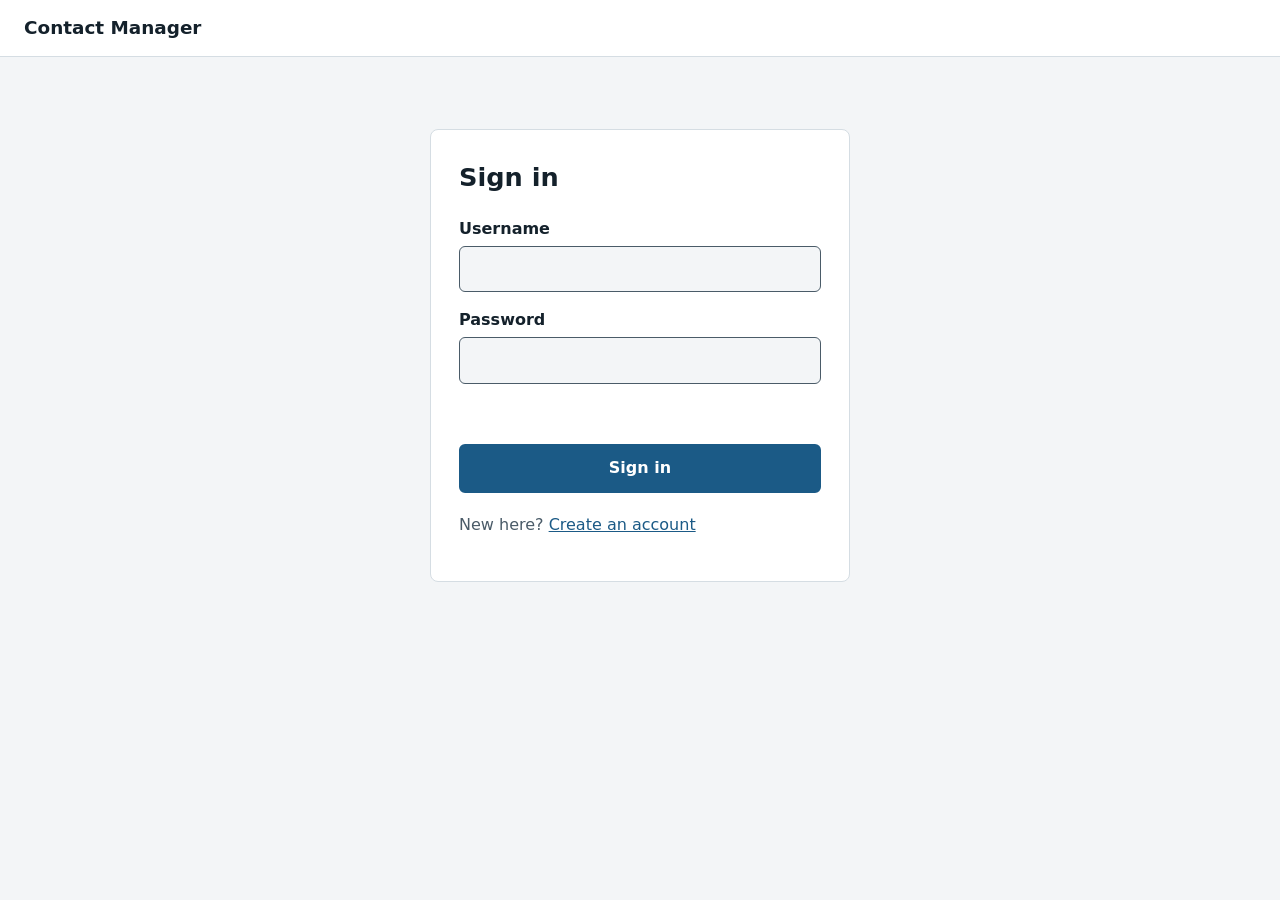
==== frontend/contacts.html @ 685ceeac "Build frontend: landing, auth, contacts" ====
<!DOCTYPE html>
<html lang="en"><head><meta charset="utf-8"><meta name="viewport" content="width=device-width,initial-scale=1"><link rel="stylesheet" href="css/styles.css"><title>My contacts - Contact Manager</title><meta name="description" content="Search and manage your contacts."></head>
<body><header class="bar"><a class="logo" href="contacts.html">Contact Manager</a><div class="actions"><span id="who"></span><button id="logout" class="btn ghost small" type="button">Sign out</button></div></header>
<main><div class="toolbar"><div class="grow"><label for="q">Search contacts</label><input id="q" type="search" placeholder="Name, email, phone or address" autocomplete="off"></div>
<button id="add" class="btn" type="button">Add contact</button></div>
<p id="status" class="msg" role="status" aria-live="polite"></p>
<div class="tablewrap"><table><thead><tr><th scope="col">Name</th><th scope="col">Email</th><th scope="col">Phone</th><th scope="col">Address</th><th scope="col">Actions</th></tr></thead><tbody id="rows"></tbody></table></div></main>
<dialog id="contact-dlg" aria-labelledby="dlg-title"><h2 id="dlg-title">Add contact</h2>
<form id="contact-form"><input type="hidden" name="id">
<label for="c-first">First name</label><input id="c-first" name="firstName" required>
<label for="c-last">Last name</label><input id="c-last" name="lastName" required>
<label for="c-email">Email</label><input id="c-email" name="email" type="email">
<label for="c-phone">Phone</label><input id="c-phone" name="phone" type="tel">
<label for="c-addr">Address</label><input id="c-addr" name="address">
<p id="form-msg" class="msg" role="status"></p>
<div class="dlg-actions"><button id="cancel" class="btn ghost" type="button">Cancel</button><button class="btn">Save contact</button></div></form></dialog>
<dialog id="delete-dlg" aria-labelledby="del-title"><h2 id="del-title">Delete contact?</h2><p>This permanently removes <strong id="del-name"></strong>.</p>
<div class="dlg-actions"><button id="del-cancel" class="btn ghost" type="button">Keep contact</button><button id="del-ok" class="btn danger" type="button">Delete contact</button></div></dialog>
<script src="js/common.js"></script><script src="js/contacts.js"></script></body></html>
---- frontend/css/styles.css ----
:root{--bg:#f3f5f7;--surface:#fff;--ink:#14212b;--muted:#4a5b68;--line:#d5dde3;--brand:#1b5a86;--brand-ink:#fff;--danger:#a3271f;--ok:#1d6b3a;--radius:8px}
@media (prefers-color-scheme:dark){:root{--bg:#0f1a22;--surface:#17252f;--ink:#e8eef2;--muted:#a9b9c5;--line:#2c3e4b;--brand:#7cc0ee;--brand-ink:#0b1720;--danger:#ff9a90;--ok:#7fd9a0}}
*{box-sizing:border-box}
body{margin:0;background:var(--bg);color:var(--ink);font:16px/1.5 system-ui,-apple-system,"Segoe UI",Roboto,sans-serif}
a{color:var(--brand)}
:focus-visible{outline:3px solid var(--brand);outline-offset:2px}
.bar{display:flex;justify-content:space-between;align-items:center;gap:1rem;padding:.9rem 1.5rem;background:var(--surface);border-bottom:1px solid var(--line)}
.logo{font-weight:700;font-size:1.15rem;color:var(--ink);text-decoration:none}
main{max-width:960px;margin:0 auto;padding:2rem 1.25rem}
.hero{padding:4rem 1.25rem;max-width:640px;margin:0 auto}
.hero h1{font-size:2.4rem;line-height:1.15;margin:0 0 1rem}
.hero p{color:var(--muted);font-size:1.15rem;margin:0 0 2rem}
.actions{display:flex;gap:.75rem;flex-wrap:wrap}
.card{background:var(--surface);border:1px solid var(--line);border-radius:var(--radius);padding:1.75rem;max-width:420px;margin:2.5rem auto}
.card h1{margin:0 0 1.25rem;font-size:1.6rem}
label{display:block;font-weight:600;margin:1rem 0 .3rem}
input{width:100%;padding:.65rem .75rem;font:inherit;color:var(--ink);background:var(--bg);border:1px solid var(--muted);border-radius:6px}
.btn{display:inline-block;padding:.65rem 1.2rem;font:inherit;font-weight:600;border-radius:6px;border:2px solid var(--brand);background:var(--brand);color:var(--brand-ink);cursor:pointer;text-decoration:none}
.btn.ghost{background:transparent;color:var(--brand)}
.btn.danger{background:var(--danger);border-color:var(--danger);color:var(--surface)}
.btn.small{padding:.3rem .7rem;font-size:.9rem}
.full{width:100%;margin-top:1.5rem}
.msg{min-height:1.5rem;margin:.75rem 0 0;font-weight:600}
.msg.error{color:var(--danger)}.msg.ok{color:var(--ok)}
.foot{margin-top:1.25rem;color:var(--muted)}
.toolbar{display:flex;gap:.75rem;align-items:flex-end;margin-bottom:1rem;flex-wrap:wrap}
.toolbar .grow{flex:1;min-width:220px}.toolbar label{margin:0 0 .3rem}
.tablewrap{overflow-x:auto;background:var(--surface);border:1px solid var(--line);border-radius:var(--radius)}
table{width:100%;border-collapse:collapse}
th,td{text-align:left;padding:.7rem .9rem;border-bottom:1px solid var(--line);vertical-align:middle}
th{color:var(--muted);font-size:.9rem}
tr:last-child td{border-bottom:0}
td.row-actions{white-space:nowrap;display:flex;gap:.4rem}
.empty{padding:2rem;text-align:center;color:var(--muted)}
dialog{border:1px solid var(--line);border-radius:var(--radius);padding:1.5rem;width:min(440px,92vw);background:var(--surface);color:var(--ink)}
dialog::backdrop{background:rgba(0,0,0,.5)}
dialog h2{margin:0 0 .5rem}
.dlg-actions{display:flex;gap:.6rem;justify-content:flex-end;margin-top:1.5rem}
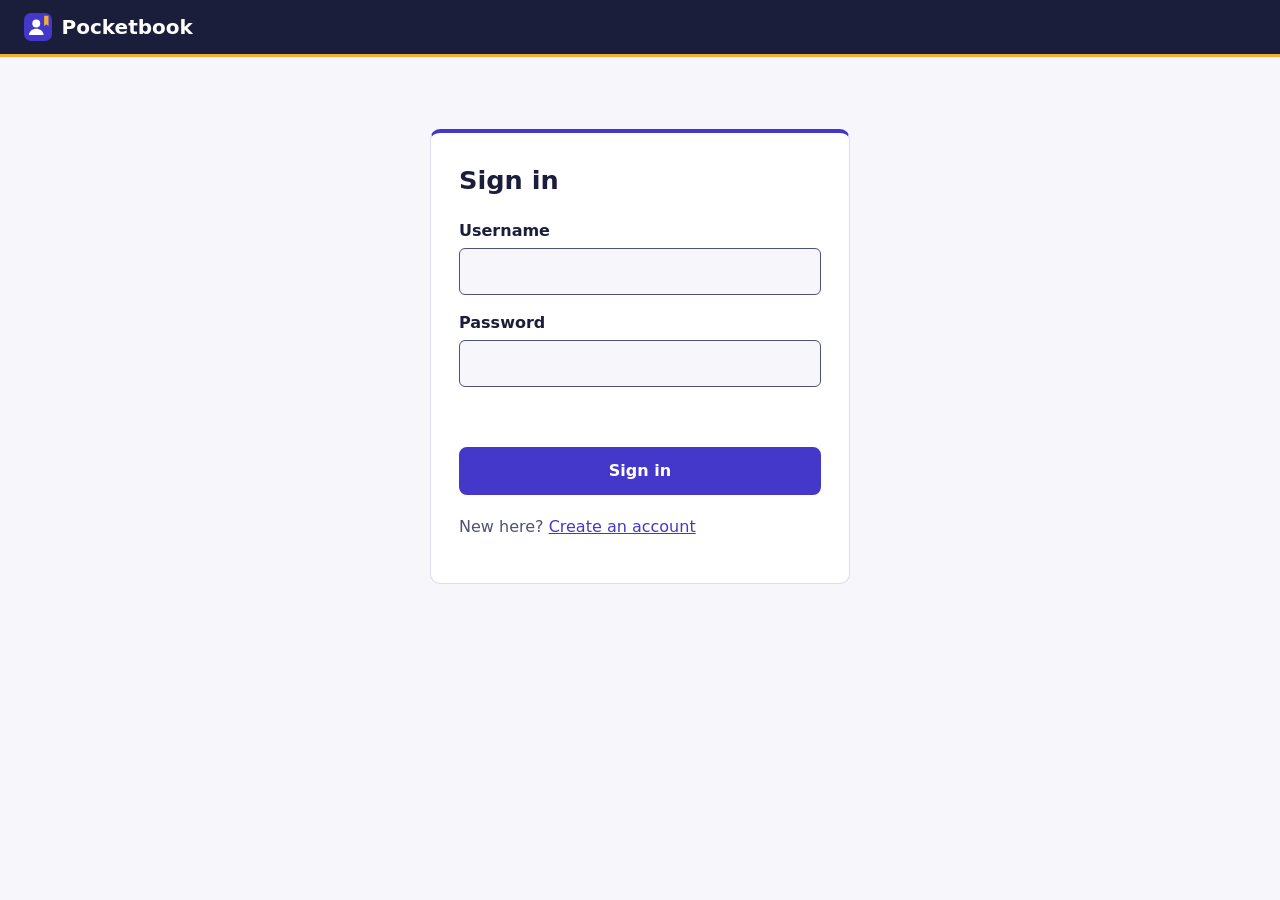
==== commit 9e7b3845: "Add Pocketbook branding and front-end pages" ====
--- a/frontend/contacts.html
+++ b/frontend/contacts.html
@@ -1,6 +1,6 @@
 <!DOCTYPE html>
-<html lang="en"><head><meta charset="utf-8"><meta name="viewport" content="width=device-width,initial-scale=1"><link rel="stylesheet" href="css/styles.css"><title>My contacts - Contact Manager</title><meta name="description" content="Search and manage your contacts."></head>
-<body><header class="bar"><a class="logo" href="contacts.html">Contact Manager</a><div class="actions"><span id="who"></span><button id="logout" class="btn ghost small" type="button">Sign out</button></div></header>
+<html lang="en"><head><meta charset="utf-8"><meta name="viewport" content="width=device-width,initial-scale=1"><link rel="stylesheet" href="css/styles.css"><link rel="icon" href="logo.svg" type="image/svg+xml"><meta name="theme-color" content="#1b1e3a"><title>My contacts - Pocketbook</title><meta name="description" content="Search and manage your contacts."></head>
+<body><header class="bar"><a class="logo" href="contacts.html"><img src="logo.svg" alt="" width="28" height="28">Pocketbook</a><div class="actions"><span id="who"></span><button id="logout" class="btn ghost small" type="button">Sign out</button></div></header>
 <main><div class="toolbar"><div class="grow"><label for="q">Search contacts</label><input id="q" type="search" placeholder="Name, email, phone or address" autocomplete="off"></div>
 <button id="add" class="btn" type="button">Add contact</button></div>
 <p id="status" class="msg" role="status" aria-live="polite"></p>
--- a/frontend/css/styles.css
+++ b/frontend/css/styles.css
@@ -1,21 +1,28 @@
-:root{--bg:#f3f5f7;--surface:#fff;--ink:#14212b;--muted:#4a5b68;--line:#d5dde3;--brand:#1b5a86;--brand-ink:#fff;--danger:#a3271f;--ok:#1d6b3a;--radius:8px}
-@media (prefers-color-scheme:dark){:root{--bg:#0f1a22;--surface:#17252f;--ink:#e8eef2;--muted:#a9b9c5;--line:#2c3e4b;--brand:#7cc0ee;--brand-ink:#0b1720;--danger:#ff9a90;--ok:#7fd9a0}}
+:root{--bg:#f6f6fb;--surface:#fff;--ink:#1b1e3a;--muted:#4f5373;--line:#dcdcec;--brand:#4338ca;--brand-ink:#fff;--nav:#1b1e3a;--gold:#f2b134;--danger:#a3271f;--ok:#1d6b3a;--radius:10px}
+@media (prefers-color-scheme:dark){:root{--bg:#12142a;--surface:#1c1f3d;--ink:#eceefe;--muted:#b4b8dc;--line:#33375e;--brand:#a5a8ff;--brand-ink:#12142a;--nav:#0c0e20;--danger:#ff9a90;--ok:#7fd9a0}}
 *{box-sizing:border-box}
 body{margin:0;background:var(--bg);color:var(--ink);font:16px/1.5 system-ui,-apple-system,"Segoe UI",Roboto,sans-serif}
+h1,h2,.logo{font-family:ui-rounded,"SF Pro Rounded","Nunito","Segoe UI",system-ui,sans-serif}
 a{color:var(--brand)}
-:focus-visible{outline:3px solid var(--brand);outline-offset:2px}
-.bar{display:flex;justify-content:space-between;align-items:center;gap:1rem;padding:.9rem 1.5rem;background:var(--surface);border-bottom:1px solid var(--line)}
-.logo{font-weight:700;font-size:1.15rem;color:var(--ink);text-decoration:none}
+:focus-visible{outline:3px solid var(--gold);outline-offset:2px}
+.bar{display:flex;justify-content:space-between;align-items:center;gap:1rem;padding:.75rem 1.5rem;background:var(--nav);color:#fff;border-bottom:3px solid var(--gold)}
+.logo{display:flex;align-items:center;gap:.6rem;font-weight:800;font-size:1.25rem;color:#fff;text-decoration:none}
+.bar .btn.ghost{color:#fff;border-color:#fff}
+.bar .actions{align-items:center}
 main{max-width:960px;margin:0 auto;padding:2rem 1.25rem}
-.hero{padding:4rem 1.25rem;max-width:640px;margin:0 auto}
-.hero h1{font-size:2.4rem;line-height:1.15;margin:0 0 1rem}
+.hero{display:grid;grid-template-columns:1.1fr .9fr;gap:3rem;align-items:center;padding:4rem 1.25rem}
+.hero h1{font-size:2.8rem;line-height:1.1;margin:0 0 1rem;letter-spacing:-.02em}
 .hero p{color:var(--muted);font-size:1.15rem;margin:0 0 2rem}
+.stack{display:grid;gap:.75rem}
+.stack .row{display:flex;align-items:center;gap:.9rem;background:var(--surface);border:1px solid var(--line);border-radius:var(--radius);padding:.9rem 1.1rem}
+.stack .row:nth-child(2){margin-left:1.5rem}.stack .row:nth-child(3){margin-left:3rem}
+.stack small{display:block;color:var(--muted)}
 .actions{display:flex;gap:.75rem;flex-wrap:wrap}
-.card{background:var(--surface);border:1px solid var(--line);border-radius:var(--radius);padding:1.75rem;max-width:420px;margin:2.5rem auto}
+.card{background:var(--surface);border:1px solid var(--line);border-top:4px solid var(--brand);border-radius:var(--radius);padding:1.75rem;max-width:420px;margin:2.5rem auto}
 .card h1{margin:0 0 1.25rem;font-size:1.6rem}
 label{display:block;font-weight:600;margin:1rem 0 .3rem}
 input{width:100%;padding:.65rem .75rem;font:inherit;color:var(--ink);background:var(--bg);border:1px solid var(--muted);border-radius:6px}
-.btn{display:inline-block;padding:.65rem 1.2rem;font:inherit;font-weight:600;border-radius:6px;border:2px solid var(--brand);background:var(--brand);color:var(--brand-ink);cursor:pointer;text-decoration:none}
+.btn{display:inline-block;padding:.65rem 1.2rem;font:inherit;font-weight:600;border-radius:8px;border:2px solid var(--brand);background:var(--brand);color:var(--brand-ink);cursor:pointer;text-decoration:none}
 .btn.ghost{background:transparent;color:var(--brand)}
 .btn.danger{background:var(--danger);border-color:var(--danger);color:var(--surface)}
 .btn.small{padding:.3rem .7rem;font-size:.9rem}
@@ -28,11 +35,13 @@
 .tablewrap{overflow-x:auto;background:var(--surface);border:1px solid var(--line);border-radius:var(--radius)}
 table{width:100%;border-collapse:collapse}
 th,td{text-align:left;padding:.7rem .9rem;border-bottom:1px solid var(--line);vertical-align:middle}
-th{color:var(--muted);font-size:.9rem}
+th{color:var(--muted);font-size:.9rem;background:var(--bg)}
 tr:last-child td{border-bottom:0}
+.name{display:flex;align-items:center;gap:.7rem;font-weight:600;white-space:nowrap}
+.avatar{flex:none;width:36px;height:36px;border-radius:50%;display:inline-grid;place-items:center;font-weight:700;font-size:.85rem;color:#fff;background:var(--c,#4338ca)}
 td.row-actions{white-space:nowrap;display:flex;gap:.4rem}
-.empty{padding:2rem;text-align:center;color:var(--muted)}
-dialog{border:1px solid var(--line);border-radius:var(--radius);padding:1.5rem;width:min(440px,92vw);background:var(--surface);color:var(--ink)}
-dialog::backdrop{background:rgba(0,0,0,.5)}
+dialog{border:1px solid var(--line);border-top:4px solid var(--brand);border-radius:var(--radius);padding:1.5rem;width:min(440px,92vw);background:var(--surface);color:var(--ink)}
+dialog::backdrop{background:rgba(12,14,32,.6)}
 dialog h2{margin:0 0 .5rem}
 .dlg-actions{display:flex;gap:.6rem;justify-content:flex-end;margin-top:1.5rem}
+@media (max-width:720px){.hero{grid-template-columns:1fr;padding:2rem 1.25rem}.hero h1{font-size:2.2rem}}
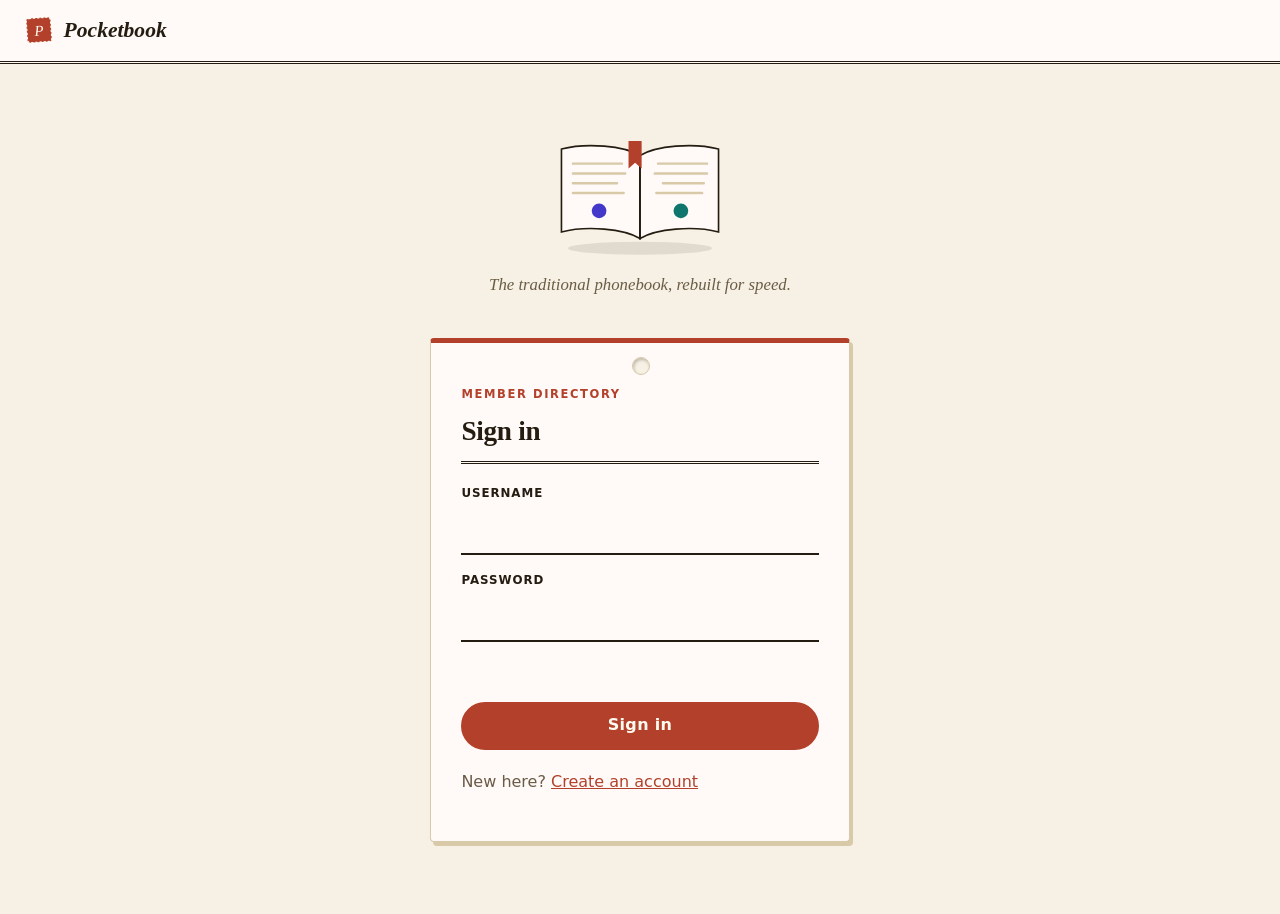
==== commit 5a728143: "Commit code from others" ====
--- a/frontend/contacts.html
+++ b/frontend/contacts.html
@@ -1,10 +1,25 @@
 <!DOCTYPE html>
-<html lang="en"><head><meta charset="utf-8"><meta name="viewport" content="width=device-width,initial-scale=1"><link rel="stylesheet" href="css/styles.css"><link rel="icon" href="logo.svg" type="image/svg+xml"><meta name="theme-color" content="#1b1e3a"><title>My contacts - Pocketbook</title><meta name="description" content="Search and manage your contacts."></head>
-<body><header class="bar"><a class="logo" href="contacts.html"><img src="logo.svg" alt="" width="28" height="28">Pocketbook</a><div class="actions"><span id="who"></span><button id="logout" class="btn ghost small" type="button">Sign out</button></div></header>
-<main><div class="toolbar"><div class="grow"><label for="q">Search contacts</label><input id="q" type="search" placeholder="Name, email, phone or address" autocomplete="off"></div>
-<button id="add" class="btn" type="button">Add contact</button></div>
+<html lang="en"><head><meta charset="utf-8"><meta name="viewport" content="width=device-width,initial-scale=1"><link rel="stylesheet" href="css/styles.css?v=20260928b"><link rel="icon" href="logo.svg" type="image/svg+xml"><meta name="theme-color" content="#241c10">
+<title>My contacts - Pocketbook</title><meta name="description" content="Search and manage your contacts."></head>
+<body><header class="bar"><a class="logo" href="contacts.html"><img src="logo.svg" alt="" width="30" height="30">Pocketbook</a><span class="stamp" aria-hidden="true">Personal Edition</span>
+<div class="actions"><a id="admin-link" href="admin.html" class="btn ghost small" style="display:none">Admin panel</a><span class="who" id="who"></span><button id="logout" class="btn ghost small" type="button">Sign out</button></div></header>
+<main>
+<div class="toolbar"><div class="grow"><label for="q">Search contacts</label><input id="q" type="search" placeholder="Name, email, phone or address" autocomplete="off"></div>
+<button id="add" class="btn accent" type="button">Add contact</button></div>
 <p id="status" class="msg" role="status" aria-live="polite"></p>
-<div class="tablewrap"><table><thead><tr><th scope="col">Name</th><th scope="col">Email</th><th scope="col">Phone</th><th scope="col">Address</th><th scope="col">Actions</th></tr></thead><tbody id="rows"></tbody></table></div></main>
+
+<div class="cover">
+  <div class="spine-strip" aria-hidden="true"><span>Pocketbook</span></div>
+  <div class="leaf">
+    <div class="thumb-index" aria-hidden="true"><span>A</span><span>B</span><span>C</span><span>D</span><span>E</span><span>F</span><span>G</span><span>H</span><span>I</span><span>J</span><span>K</span><span>L</span><span>M</span><span>N</span><span>O</span><span>P</span><span>Q</span><span>R</span><span>S</span><span>T</span><span>U</span><span>V</span><span>W</span><span>X</span><span>Y</span><span>Z</span></div>
+    <h1 class="dir-title">The Directory</h1>
+    <div class="guide" aria-hidden="true"><strong id="guide-l">&mdash;</strong><span>Directory of listings</span><strong id="guide-r">&mdash;</strong></div>
+    <div class="dir-cols" id="entries"></div>
+    <p class="dir-foot" id="dir-foot"></p>
+  </div>
+</div>
+</main>
+
 <dialog id="contact-dlg" aria-labelledby="dlg-title"><h2 id="dlg-title">Add contact</h2>
 <form id="contact-form"><input type="hidden" name="id">
 <label for="c-first">First name</label><input id="c-first" name="firstName" required>
@@ -13,7 +28,7 @@
 <label for="c-phone">Phone</label><input id="c-phone" name="phone" type="tel">
 <label for="c-addr">Address</label><input id="c-addr" name="address">
 <p id="form-msg" class="msg" role="status"></p>
-<div class="dlg-actions"><button id="cancel" class="btn ghost" type="button">Cancel</button><button class="btn">Save contact</button></div></form></dialog>
+<div class="dlg-actions"><button id="cancel" class="btn ghost" type="button">Cancel</button><button class="btn accent">Save contact</button></div></form></dialog>
 <dialog id="delete-dlg" aria-labelledby="del-title"><h2 id="del-title">Delete contact?</h2><p>This permanently removes <strong id="del-name"></strong>.</p>
 <div class="dlg-actions"><button id="del-cancel" class="btn ghost" type="button">Keep contact</button><button id="del-ok" class="btn danger" type="button">Delete contact</button></div></dialog>
-<script src="js/common.js"></script><script src="js/contacts.js"></script></body></html>
+<script src="js/common.js?v=20260928b"></script><script src="js/contacts.js?v=20260928b"></script></body></html>
--- a/frontend/css/styles.css
+++ b/frontend/css/styles.css
@@ -1,47 +1,196 @@
-:root{--bg:#f6f6fb;--surface:#fff;--ink:#1b1e3a;--muted:#4f5373;--line:#dcdcec;--brand:#4338ca;--brand-ink:#fff;--nav:#1b1e3a;--gold:#f2b134;--danger:#a3271f;--ok:#1d6b3a;--radius:10px}
-@media (prefers-color-scheme:dark){:root{--bg:#12142a;--surface:#1c1f3d;--ink:#eceefe;--muted:#b4b8dc;--line:#33375e;--brand:#a5a8ff;--brand-ink:#12142a;--nav:#0c0e20;--danger:#ff9a90;--ok:#7fd9a0}}
+:root{
+  --bg:#f6f1e4; --paper:#fffaf8; --ink:#241c10; --muted:#6b5c46; --line:#d8c9a8;
+  --accent:#b3402a; --accent-ink:#fffaf0; --teal:#1f6f5c; --danger:#9c2b2b; --ok:#1f6f5c;
+  --radius:4px;
+}
+@media (prefers-color-scheme:dark){
+  :root{--bg:#1b160f; --paper:#241d14; --ink:#f3ead9; --muted:#c2b295; --line:#40372a; --accent:#e0764f; --teal:#5fb69f; --danger:#e08b83; --ok:#5fb69f}
+}
 *{box-sizing:border-box}
-body{margin:0;background:var(--bg);color:var(--ink);font:16px/1.5 system-ui,-apple-system,"Segoe UI",Roboto,sans-serif}
-h1,h2,.logo{font-family:ui-rounded,"SF Pro Rounded","Nunito","Segoe UI",system-ui,sans-serif}
-a{color:var(--brand)}
-:focus-visible{outline:3px solid var(--gold);outline-offset:2px}
-.bar{display:flex;justify-content:space-between;align-items:center;gap:1rem;padding:.75rem 1.5rem;background:var(--nav);color:#fff;border-bottom:3px solid var(--gold)}
-.logo{display:flex;align-items:center;gap:.6rem;font-weight:800;font-size:1.25rem;color:#fff;text-decoration:none}
-.bar .btn.ghost{color:#fff;border-color:#fff}
+body{margin:0;color:var(--ink);background:var(--bg);font:16px/1.55 system-ui,-apple-system,"Segoe UI",Roboto,sans-serif}
+h1,h2{font-family:ui-serif,Georgia,"Times New Roman",serif;letter-spacing:-.01em}
+a{color:var(--accent)}
+:focus-visible{outline:3px solid var(--teal);outline-offset:2px}
+.label{text-transform:uppercase;letter-spacing:.08em;font-size:.78rem;color:var(--muted);font-weight:700}
+
+.bar{display:flex;justify-content:space-between;align-items:center;gap:1rem;padding:.85rem 1.5rem;background:var(--paper);border-bottom:3px double var(--ink)}
+.logo{display:flex;align-items:center;gap:.6rem;font-family:ui-serif,Georgia,serif;font-style:italic;font-weight:700;font-size:1.35rem;color:var(--ink);text-decoration:none}
 .bar .actions{align-items:center}
-main{max-width:960px;margin:0 auto;padding:2rem 1.25rem}
+.bar .who{font-weight:600}
+
+main{max-width:980px;margin:0 auto;padding:2rem 1.25rem}
 .hero{display:grid;grid-template-columns:1.1fr .9fr;gap:3rem;align-items:center;padding:4rem 1.25rem}
-.hero h1{font-size:2.8rem;line-height:1.1;margin:0 0 1rem;letter-spacing:-.02em}
+.hero h1{font-size:2.9rem;line-height:1.08;margin:0 0 1rem}
 .hero p{color:var(--muted);font-size:1.15rem;margin:0 0 2rem}
 .stack{display:grid;gap:.75rem}
-.stack .row{display:flex;align-items:center;gap:.9rem;background:var(--surface);border:1px solid var(--line);border-radius:var(--radius);padding:.9rem 1.1rem}
-.stack .row:nth-child(2){margin-left:1.5rem}.stack .row:nth-child(3){margin-left:3rem}
+.stack .row{display:flex;align-items:center;gap:.9rem;background:var(--paper);border:1px solid var(--line);border-left:4px solid var(--accent);border-radius:var(--radius);padding:.9rem 1.1rem;box-shadow:2px 3px 0 var(--line)}
+.stack .row:nth-child(2){margin-left:1.4rem}.stack .row:nth-child(3){margin-left:2.8rem}
 .stack small{display:block;color:var(--muted)}
+
 .actions{display:flex;gap:.75rem;flex-wrap:wrap}
-.card{background:var(--surface);border:1px solid var(--line);border-top:4px solid var(--brand);border-radius:var(--radius);padding:1.75rem;max-width:420px;margin:2.5rem auto}
-.card h1{margin:0 0 1.25rem;font-size:1.6rem}
-label{display:block;font-weight:600;margin:1rem 0 .3rem}
-input{width:100%;padding:.65rem .75rem;font:inherit;color:var(--ink);background:var(--bg);border:1px solid var(--muted);border-radius:6px}
-.btn{display:inline-block;padding:.65rem 1.2rem;font:inherit;font-weight:600;border-radius:8px;border:2px solid var(--brand);background:var(--brand);color:var(--brand-ink);cursor:pointer;text-decoration:none}
-.btn.ghost{background:transparent;color:var(--brand)}
-.btn.danger{background:var(--danger);border-color:var(--danger);color:var(--surface)}
-.btn.small{padding:.3rem .7rem;font-size:.9rem}
+.card{background:var(--paper);border:1px solid var(--line);border-top:5px solid var(--accent);border-radius:var(--radius);
+  padding:1.9rem;max-width:420px;margin:2.5rem auto;box-shadow:3px 4px 0 var(--line)}
+.card h1{margin:0 0 1.25rem;font-size:1.7rem}
+section.card{max-width:none;margin:0 0 2rem}
+
+label{display:block;font-weight:700;margin:1rem 0 .3rem;font-size:.92rem}
+input,select{width:100%;padding:.65rem .75rem;font:inherit;color:var(--ink);background:var(--bg);border:1px solid var(--muted);border-radius:2px}
+small.hint{display:block;color:var(--muted);margin-top:.35rem}
+
+.btn{display:inline-block;padding:.6rem 1.25rem;font:inherit;font-weight:700;letter-spacing:.02em;border-radius:999px;
+  border:2px solid var(--ink);background:var(--ink);color:var(--paper);cursor:pointer;text-decoration:none;transition:transform .08s}
+.btn:hover{transform:rotate(-1deg)}
+.btn.accent{background:var(--accent);border-color:var(--accent);color:var(--accent-ink)}
+.btn.ghost{background:transparent;color:var(--ink)}
+.btn.teal{background:var(--teal);border-color:var(--teal);color:#fffaf0}
+.btn.danger{background:var(--danger);border-color:var(--danger);color:#fffaf0}
+.btn.small{padding:.32rem .8rem;font-size:.85rem}
 .full{width:100%;margin-top:1.5rem}
-.msg{min-height:1.5rem;margin:.75rem 0 0;font-weight:600}
+
+.msg{min-height:1.5rem;margin:.75rem 0 0;font-weight:700}
 .msg.error{color:var(--danger)}.msg.ok{color:var(--ok)}
 .foot{margin-top:1.25rem;color:var(--muted)}
+
 .toolbar{display:flex;gap:.75rem;align-items:flex-end;margin-bottom:1rem;flex-wrap:wrap}
 .toolbar .grow{flex:1;min-width:220px}.toolbar label{margin:0 0 .3rem}
-.tablewrap{overflow-x:auto;background:var(--surface);border:1px solid var(--line);border-radius:var(--radius)}
+.toolbar select{width:auto;min-width:150px}
+
+.tablewrap{overflow-x:auto;background:var(--paper);border:1px solid var(--line);border-radius:var(--radius);box-shadow:2px 3px 0 var(--line)}
 table{width:100%;border-collapse:collapse}
 th,td{text-align:left;padding:.7rem .9rem;border-bottom:1px solid var(--line);vertical-align:middle}
-th{color:var(--muted);font-size:.9rem;background:var(--bg)}
+th{color:var(--muted);font-size:.8rem;text-transform:uppercase;letter-spacing:.06em;background:var(--bg)}
 tr:last-child td{border-bottom:0}
-.name{display:flex;align-items:center;gap:.7rem;font-weight:600;white-space:nowrap}
-.avatar{flex:none;width:36px;height:36px;border-radius:50%;display:inline-grid;place-items:center;font-weight:700;font-size:.85rem;color:#fff;background:var(--c,#4338ca)}
-td.row-actions{white-space:nowrap;display:flex;gap:.4rem}
-dialog{border:1px solid var(--line);border-top:4px solid var(--brand);border-radius:var(--radius);padding:1.5rem;width:min(440px,92vw);background:var(--surface);color:var(--ink)}
-dialog::backdrop{background:rgba(12,14,32,.6)}
+.name{display:flex;align-items:center;gap:.7rem;font-weight:700;white-space:nowrap}
+.avatar{flex:none;width:36px;height:36px;border-radius:50%;display:inline-grid;place-items:center;font-weight:700;font-size:.85rem;
+  color:#fffaf0;background:var(--c,var(--accent));border:2px solid var(--paper);box-shadow:0 0 0 1.5px var(--c,var(--accent))}
+td.row-actions{white-space:nowrap;display:flex;gap:.4rem;flex-wrap:wrap}
+
+.badge{display:inline-block;padding:.18rem .6rem;border-radius:999px;font-size:.76rem;font-weight:700;text-transform:uppercase;letter-spacing:.04em}
+.badge.admin{background:var(--teal);color:#fffaf0}
+.badge.user{background:var(--line);color:var(--ink)}
+.badge.active{background:var(--ok);color:#fffaf0}
+.badge.suspended{background:var(--danger);color:#fffaf0}
+
+dialog{border:1px solid var(--line);border-top:5px solid var(--accent);border-radius:var(--radius);padding:1.6rem;
+  width:min(460px,92vw);background:var(--paper);color:var(--ink);box-shadow:4px 5px 0 var(--line)}
+dialog::backdrop{background:rgba(36,28,16,.55)}
 dialog h2{margin:0 0 .5rem}
 .dlg-actions{display:flex;gap:.6rem;justify-content:flex-end;margin-top:1.5rem}
+
 @media (max-width:720px){.hero{grid-template-columns:1fr;padding:2rem 1.25rem}.hero h1{font-size:2.2rem}}
+
+
+/* ---- Hero illustration on auth pages ---- */
+.hero-book{display:block;margin:0 auto 1.25rem;width:180px;height:auto}
+.auth-wrap{text-align:center;padding-top:2.5rem}
+
+/* ---- Book-cover frame around the contacts panel ---- */
+.cover{display:flex;background:linear-gradient(160deg,#6b3323,#42200f);border-radius:16px;padding:9px;
+  box-shadow:0 22px 34px -16px rgba(36,28,16,.5),0 6px 14px rgba(36,28,16,.28);margin-top:.5rem}
+.spine-strip{flex:none;width:38px;border-radius:10px 0 0 10px;background:linear-gradient(180deg, rgba(255,255,255,.10), rgba(0,0,0,.18));
+  display:flex;align-items:center;justify-content:center}
+.spine-strip span{writing-mode:vertical-rl;transform:rotate(180deg);color:#f3ead9;font-family:ui-serif,Georgia,serif;
+  font-style:italic;letter-spacing:.14em;font-size:.85rem;white-space:nowrap}
+.leaf{flex:1;background:var(--paper);border-radius:0 12px 12px 0;padding:1.5rem 1.6rem;box-shadow:inset 8px 0 16px -12px rgba(36,28,16,.35);min-width:0}
+
+@media (max-width:640px){
+  .cover{flex-direction:column;padding:8px}
+  .spine-strip{width:100%;height:26px;border-radius:10px 10px 0 0}
+  .spine-strip span{writing-mode:horizontal-tb;transform:none}
+  .leaf{border-radius:0 0 10px 10px;box-shadow:inset 0 8px 16px -12px rgba(36,28,16,.35)}
+}
+
+/* ---- Dialog open: simple, calm fade instead of a flip ---- */
+@keyframes dlgIn{from{opacity:0;transform:translateY(6px) scale(.98)}to{opacity:1;transform:translateY(0) scale(1)}}
+dialog.flip-in{animation:dlgIn .18s ease-out}
+@media (prefers-reduced-motion: reduce){dialog.flip-in{animation:none}}
+
+/* ---- Analogue phonebook refinements (palette unchanged) ---- */
+.tagline{font-family:ui-serif,Georgia,"Times New Roman",serif;font-style:italic;color:var(--muted);margin:-.4rem 0 0;font-size:1.05rem}
+.eyebrow{margin:0 0 .35rem;text-transform:uppercase;letter-spacing:.14em;font-size:.72rem;font-weight:700;color:var(--accent)}
+.card{text-align:left}
+.card h1{border-bottom:3px double var(--ink);padding-bottom:.6rem}
+
+/* Fill-in-the-form fields: a written line instead of a box */
+.card input,dialog input{background:transparent;border:0;border-bottom:2px solid var(--ink);border-radius:0;padding-left:.1rem}
+.card input:focus-visible,dialog input:focus-visible{outline-offset:4px}
+label{text-transform:uppercase;letter-spacing:.08em;font-size:.74rem}
+
+/* Directory tables: dotted leaders, printed-column headers */
+th{font-family:system-ui,-apple-system,"Segoe UI",Roboto,sans-serif;letter-spacing:.12em;border-bottom:2px solid var(--ink);background:transparent}
+td{border-bottom:1px dotted var(--muted)}
+tbody tr:hover{background:color-mix(in srgb, var(--accent) 7%, transparent)}
+.name{font-family:ui-serif,Georgia,"Times New Roman",serif;font-size:1.05rem}
+.avatar{width:30px;height:30px;border-radius:4px;box-shadow:none;border:0;font-family:ui-serif,Georgia,serif;font-style:italic}
+
+/* The directory page itself */
+.leaf{position:relative;padding-left:3rem;padding-right:2.6rem}
+.leaf .tablewrap{border:0;box-shadow:none;background:transparent}
+/* binder holes */
+.leaf::before{content:"";position:absolute;left:8px;top:0;bottom:0;width:22px;pointer-events:none;
+  background:radial-gradient(circle at 11px 40px, var(--bg) 0 6px, var(--line) 6px 7.5px, transparent 8px) 0 0/22px 110px repeat-y}
+/* thumb index, decorative only */
+.thumb-index{position:absolute;top:1.1rem;bottom:1.1rem;right:0;width:1.7rem;display:flex;flex-direction:column;justify-content:space-between;pointer-events:none}
+.thumb-index span{display:block;text-align:center;font:700 .66rem/1.35 ui-serif,Georgia,serif;color:var(--muted);
+  background:var(--bg);border:1px solid var(--line);border-right:0;border-radius:5px 0 0 5px}
+.thumb-index span:nth-child(4n+1){color:var(--accent)}
+@media (max-width:640px){
+  .leaf{padding-left:1.1rem;padding-right:1.1rem}
+  .leaf::before,.thumb-index{display:none}
+}
+/* keep the thumb index inside the page even when the list is short */
+.leaf{min-height:31rem}
+.thumb-index{top:1.4rem;bottom:1.4rem}
+@media (max-width:640px){.leaf{min-height:0}}
+
+/* ================= Printed directory page ================= */
+.guide{display:flex;justify-content:space-between;align-items:baseline;gap:1rem;padding:.45rem 0;margin-bottom:.4rem;
+  border-top:1px solid var(--ink);border-bottom:1px solid var(--ink);
+  font:700 .72rem/1 system-ui,-apple-system,"Segoe UI",Roboto,sans-serif;letter-spacing:.18em;text-transform:uppercase;color:var(--muted)}
+.guide strong{font-family:ui-serif,Georgia,"Times New Roman",serif;font-size:1.05rem;letter-spacing:.1em;color:var(--ink)}
+.dir-cols{column-count:2;column-gap:3.2rem;column-rule:1px solid var(--muted);min-height:16rem}
+@media (max-width:900px){.dir-cols{column-count:1}}
+
+.letter{display:flex;align-items:center;gap:.7rem;margin:1rem 0 .55rem;break-after:avoid;font-size:1rem}
+.letter span{display:inline-grid;place-items:center;width:2rem;height:2rem;background:var(--ink);color:var(--paper);
+  border-radius:3px;font:italic 700 1.25rem/1 ui-serif,Georgia,"Times New Roman",serif}
+.letter::after{content:"";flex:1;height:5px;border-top:1px solid var(--ink);border-bottom:1px solid var(--ink)}
+.letter-group:first-child .letter{margin-top:.2rem}
+
+ul.entries{list-style:none;margin:0;padding:0}
+.entry{break-inside:avoid;padding:.5rem 0 .6rem}
+.entry-main{display:flex;align-items:baseline;gap:.35rem;font-family:ui-serif,Georgia,"Times New Roman",serif;font-size:1.02rem}
+.entry-name strong{font-weight:700}
+.leader{flex:1;min-width:1rem;border-bottom:1.5px dotted var(--muted);transform:translateY(-.18em)}
+.entry-phone{font-weight:700;font-variant-numeric:tabular-nums;white-space:nowrap}
+.entry-sub{margin-top:.1rem;font-size:.9rem;font-style:italic;color:var(--muted);overflow-wrap:anywhere}
+.entry-actions{display:flex;gap:1rem;margin-top:.3rem}
+.link-btn{background:none;border:0;padding:.15rem 0;font:700 .76rem/1 system-ui,-apple-system,"Segoe UI",Roboto,sans-serif;
+  letter-spacing:.1em;text-transform:uppercase;color:var(--accent);cursor:pointer;text-decoration:underline;text-underline-offset:4px}
+.link-btn.danger{color:var(--danger)}
+.dir-empty{margin:1rem 0;font-family:ui-serif,Georgia,serif;font-style:italic;color:var(--muted);column-span:all}
+.dir-foot{text-align:center;margin:1.2rem 0 0;font-family:ui-serif,Georgia,serif;font-style:italic;color:var(--muted)}
+
+/* index tabs light up for letters that actually have listings */
+.thumb-index span{opacity:.5}
+.thumb-index span.on{opacity:1;background:var(--accent);color:var(--accent-ink);border-color:var(--accent)}
+
+/* auth cards read like a punched index card */
+.card{position:relative;padding-top:2.7rem}
+.card::before{content:"";position:absolute;top:.85rem;left:50%;width:16px;height:16px;margin-left:-8px;border-radius:50%;
+  background:var(--bg);border:1px solid var(--line);box-shadow:inset 1px 2px 3px rgba(36,28,16,.25)}
+/* even column tops: use padding (never collapsed at a column break) instead of margin */
+.letter-group{padding-top:.9rem}
+.letter{margin-top:0}
+.letter-group:first-child .letter{margin-top:0}
+@media (max-width:640px){.guide span{display:none}}
+
+/* ================= Analogue touches (dialed back) ================= */
+
+.dir-title{margin:0 0 1rem;font-size:1.8rem;font-style:italic;border-bottom:3px double var(--ink);padding-bottom:.6rem}
+
+.stamp{margin-left:.9rem;transform:rotate(-4deg);border:2px solid var(--accent);color:var(--accent);
+  padding:.16rem .5rem;border-radius:4px;font:700 .6rem/1.15 system-ui,-apple-system,"Segoe UI",Roboto,sans-serif;
+  letter-spacing:.14em;text-transform:uppercase;opacity:.75}
+
+@media (max-width:640px){.stamp{display:none}}
